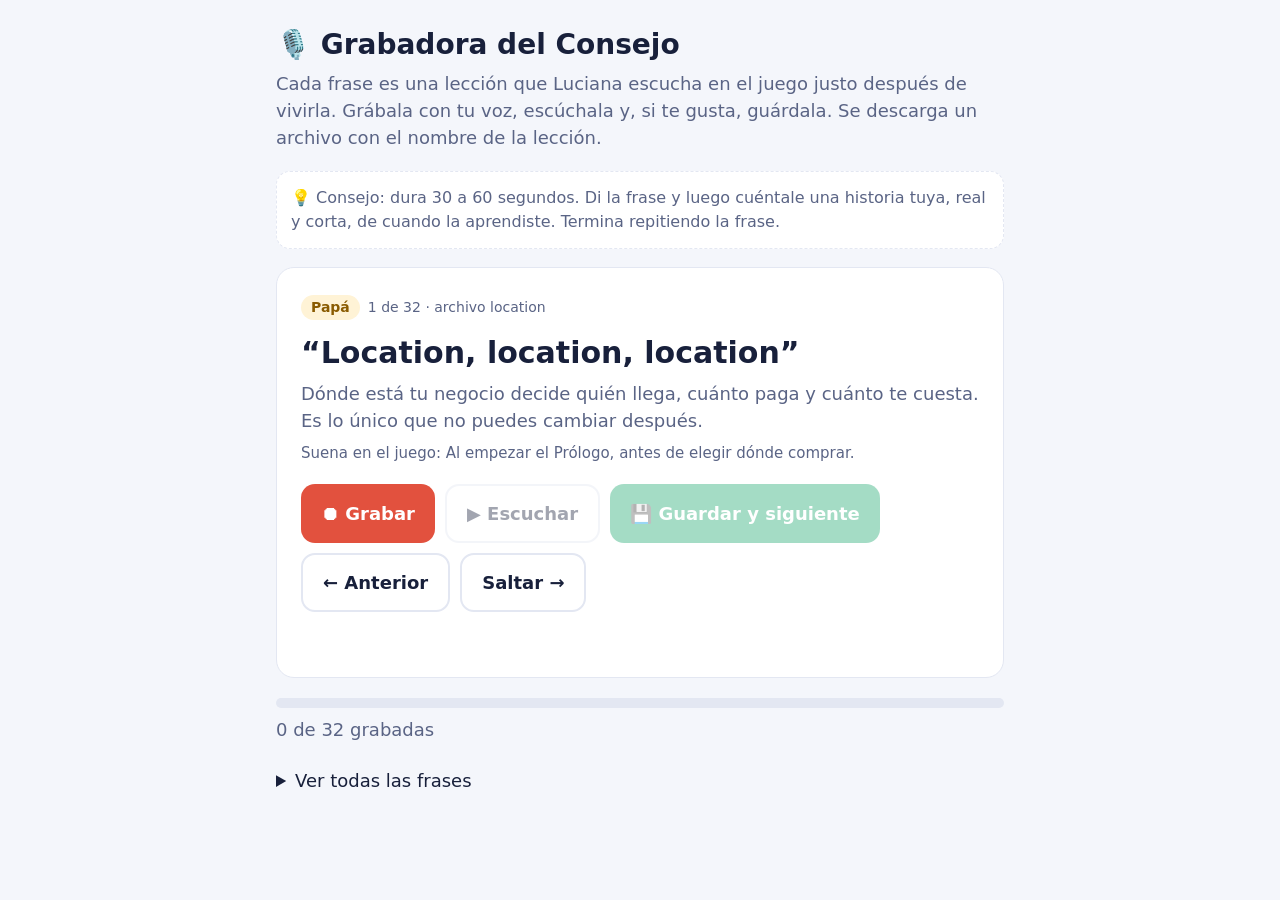
==== grabar.html @ 9446256b "La Directora v1: prólogo, capítulo 1, junta de Consejo, lecciones e insignias Co-Authored-By: Claude" ====
<!doctype html>
<html lang="es">
<head>
<meta charset="utf-8">
<meta name="viewport" content="width=device-width, initial-scale=1">
<title>Grabadora del Consejo</title>
<style>
  :root { --bg: #F4F6FB; --ink: #18203B; --muted: #5A6485; --card: #fff; --line: #E3E7F2; --coral: #FF6B57; --green: #1FA971; --red: #E2513E; }
  @media (prefers-color-scheme: dark) { :root:not([data-theme="light"]) { --bg: #141B33; --ink: #F1F3FA; --muted: #A9B3D6; --card: #1E2747; --line: #2A3560; } }
  :root[data-theme="dark"] { --bg: #141B33; --ink: #F1F3FA; --muted: #A9B3D6; --card: #1E2747; --line: #2A3560; }
  * { box-sizing: border-box; }
  body { margin: 0; background: var(--bg); color: var(--ink); font: 18px/1.5 -apple-system, system-ui, sans-serif; }
  main { max-width: 760px; margin: 0 auto; padding: 24px 16px 64px; }
  h1 { margin: 0 0 4px; font-size: 28px; }
  .sub { color: var(--muted); margin: 0 0 20px; }
  .card { background: var(--card); border: 1px solid var(--line); border-radius: 18px; padding: 24px; }
  .who { display: inline-block; font-size: 14px; font-weight: 700; padding: 2px 10px; border-radius: 99px; background: #FFF3D6; color: #8A5B00; }
  .num { color: var(--muted); font-size: 14px; margin-left: 8px; }
  .phrase { font-size: 30px; font-weight: 800; line-height: 1.25; margin: 14px 0 8px; }
  .meaning { color: var(--muted); margin: 0 0 8px; }
  .when { color: var(--muted); font-size: 15px; margin: 0 0 20px; }
  .row { display: flex; flex-wrap: wrap; gap: 10px; }
  button { font: inherit; font-weight: 700; border: 0; border-radius: 14px; padding: 14px 20px; cursor: pointer; color: #fff; background: var(--coral); min-height: 56px; }
  button.secondary { background: transparent; color: var(--ink); border: 2px solid var(--line); }
  button.rec { background: var(--red); }
  button.save { background: var(--green); }
  button:disabled { opacity: .4; cursor: default; }
  .status { margin-top: 14px; color: var(--muted); min-height: 1.5em; }
  .bar { height: 10px; background: var(--line); border-radius: 99px; overflow: hidden; margin: 20px 0 8px; }
  .bar div { height: 100%; background: var(--green); width: 0; }
  .tip { background: var(--card); border: 1px dashed var(--line); border-radius: 14px; padding: 14px; color: var(--muted); font-size: 16px; margin-bottom: 18px; }
  details { margin-top: 24px; }
  ol { padding-left: 24px; }
  li.done { color: var(--muted); text-decoration: line-through; }
  li { cursor: pointer; }
</style>
</head>
<body>
<main>
  <h1 id="title">🎙️ Grabadora del Consejo</h1>
  <p class="sub">Cada frase es una lección que Luciana escucha en el juego justo después de vivirla. Grábala con tu voz, escúchala y, si te gusta, guárdala. Se descarga un archivo con el nombre de la lección.</p>
  <div class="tip">💡 Consejo: dura 30 a 60 segundos. Di la frase y luego cuéntale una historia tuya, real y corta, de cuando la aprendiste. Termina repitiendo la frase.</div>

  <div class="card">
    <span id="who" class="who"></span><span id="num" class="num"></span>
    <div id="phrase" class="phrase"></div>
    <p id="meaning" class="meaning"></p>
    <p id="when" class="when"></p>
    <div class="row">
      <button id="rec" class="rec">⏺ Grabar</button>
      <button id="play" class="secondary" disabled>▶ Escuchar</button>
      <button id="save" class="save" disabled>💾 Guardar y siguiente</button>
    </div>
    <div class="row" style="margin-top:10px">
      <button id="prev" class="secondary">← Anterior</button>
      <button id="skip" class="secondary">Saltar →</button>
    </div>
    <div id="status" class="status"></div>
  </div>

  <div class="bar"><div id="bar"></div></div>
  <div id="count" class="sub"></div>

  <details>
    <summary>Ver todas las frases</summary>
    <ol id="list"></ol>
  </details>
</main>

<script type="module">
import { LESSONS } from './js/data/lessons.js';
import { BOARD } from './js/data/world.js';

// ?quien=papa | alma | marcela muestra solo las lecciones de esa persona.
const QUIEN = (new URLSearchParams(location.search).get('quien') || '').toLowerCase();
const F = LESSONS.filter((l) => !BOARD[QUIEN] || l.by === QUIEN);
const KEY = 'grabadora.directora.hechas';
let done = {};
try { done = JSON.parse(localStorage.getItem(KEY)) || {}; } catch (e) {}
const saveDone = () => { try { localStorage.setItem(KEY, JSON.stringify(done)); } catch (e) {} };

let i = Math.max(0, F.findIndex((f) => !done[f.id]));
let recorder = null, chunks = [], blob = null, stream = null;
const $ = (id) => document.getElementById(id);
// Safari graba en .m4a (se oye en todos lados); Chrome en .webm.
const MIME = ['audio/mp4', 'audio/webm;codecs=opus', 'audio/webm'].find((m) => window.MediaRecorder && MediaRecorder.isTypeSupported(m)) || '';
const EXT = MIME.includes('mp4') ? 'm4a' : 'webm';

if (BOARD[QUIEN]) $('title').textContent = `🎙️ Grabadora de ${BOARD[QUIEN].name}`;

function show() {
  const f = F[i];
  const n = F.filter((x) => done[x.id]).length;
  $('bar').style.width = (100 * n) / F.length + '%';
  $('count').textContent = `${n} de ${F.length} grabadas`;
  $('list').innerHTML = F.map((x, k) => `<li data-k="${k}" class="${done[x.id] ? 'done' : ''}">${BOARD[x.by].name} · “${x.phrase}”</li>`).join('');
  if (!f) { $('phrase').textContent = '¡Terminaste todas! Gracias. Mándale los archivos a Sergio. 💛'; $('meaning').textContent = ''; $('when').textContent = ''; $('rec').disabled = true; return; }
  $('who').textContent = BOARD[f.by].name;
  $('num').textContent = `${i + 1} de ${F.length} · archivo ${f.id}`;
  $('phrase').textContent = `“${f.phrase}”`;
  $('meaning').textContent = f.meaning;
  $('when').textContent = `Suena en el juego: ${f.when}`;
  $('status').textContent = '';
  blob = null;
  $('play').disabled = $('save').disabled = true;
  $('rec').disabled = false;
}

$('rec').onclick = async () => {
  if (recorder && recorder.state === 'recording') { recorder.stop(); return; }
  if (!navigator.mediaDevices || !window.MediaRecorder) {
    $('status').textContent = 'Esta página no puede usar el micrófono aquí. Ábrela desde la dirección https del juego (GitHub).';
    return;
  }
  try {
    stream = await navigator.mediaDevices.getUserMedia({ audio: { echoCancellation: true, noiseSuppression: true } });
    chunks = [];
    recorder = new MediaRecorder(stream, MIME ? { mimeType: MIME } : undefined);
  } catch (e) { $('status').textContent = 'No se pudo usar el micrófono. Revisa el permiso del navegador.'; return; }
  recorder.ondataavailable = (e) => chunks.push(e.data);
  recorder.onstop = () => {
    stream.getTracks().forEach((t) => t.stop());
    blob = new Blob(chunks, { type: recorder.mimeType });
    $('rec').textContent = '⏺ Grabar otra vez';
    $('play').disabled = $('save').disabled = false;
    $('status').textContent = 'Escúchala. Si te gusta, guárdala.';
  };
  recorder.start();
  $('rec').textContent = '⏹ Parar';
  $('status').textContent = 'Grabando… di la frase y tu historia, luego toca Parar.';
};
$('play').onclick = () => { if (blob) new Audio(URL.createObjectURL(blob)).play(); };
$('save').onclick = () => {
  const f = F[i];
  const a = document.createElement('a');
  a.href = URL.createObjectURL(blob);
  a.download = `${f.id}.${EXT}`;
  a.click();
  done[f.id] = true; saveDone();
  $('rec').textContent = '⏺ Grabar';
  i++;
  show();
};
$('skip').onclick = () => { i = Math.min(F.length, i + 1); $('rec').textContent = '⏺ Grabar'; show(); };
$('prev').onclick = () => { i = Math.max(0, i - 1); $('rec').textContent = '⏺ Grabar'; show(); };
$('list').onclick = (e) => { const li = e.target.closest('li'); if (li) { i = +li.dataset.k; show(); scrollTo(0, 0); } };
show();
</script>
</body>
</html>
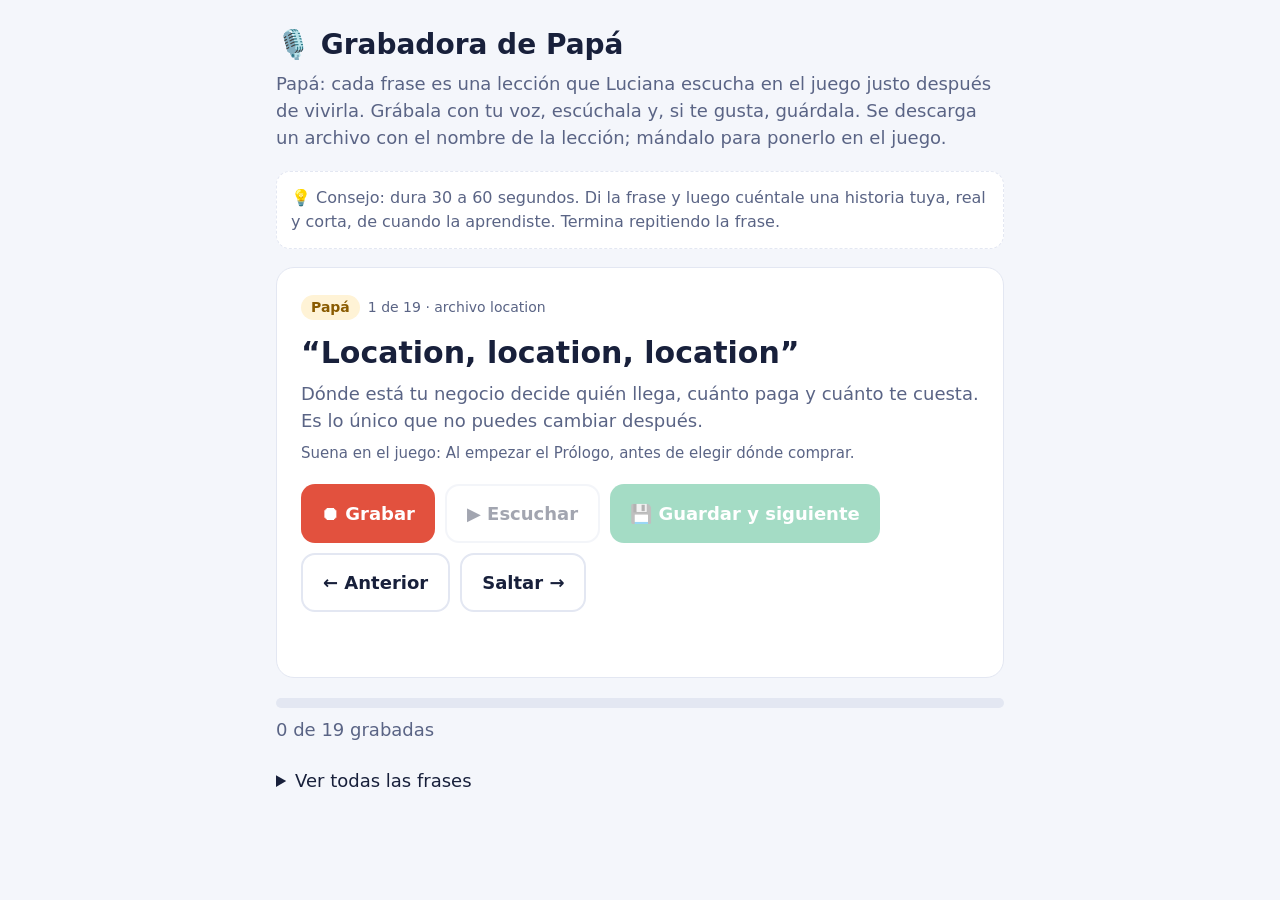
==== commit cf56e85b: "Capítulos 2 a 8 y Año 2: equipo, ventas, servicio, restaurante, mantenimiento, competencia y gran ap" ====
--- a/grabar.html
+++ b/grabar.html
@@ -38,7 +38,7 @@
 <body>
 <main>
   <h1 id="title">🎙️ Grabadora del Consejo</h1>
-  <p class="sub">Cada frase es una lección que Luciana escucha en el juego justo después de vivirla. Grábala con tu voz, escúchala y, si te gusta, guárdala. Se descarga un archivo con el nombre de la lección.</p>
+  <p class="sub">Papá: cada frase es una lección que Luciana escucha en el juego justo después de vivirla. Grábala con tu voz, escúchala y, si te gusta, guárdala. Se descarga un archivo con el nombre de la lección; mándalo para ponerlo en el juego.</p>
   <div class="tip">💡 Consejo: dura 30 a 60 segundos. Di la frase y luego cuéntale una historia tuya, real y corta, de cuando la aprendiste. Termina repitiendo la frase.</div>
 
   <div class="card">
@@ -71,8 +71,8 @@
 import { LESSONS } from './js/data/lessons.js';
 import { BOARD } from './js/data/world.js';
 
-// ?quien=papa | alma | marcela muestra solo las lecciones de esa persona.
-const QUIEN = (new URLSearchParams(location.search).get('quien') || '').toLowerCase();
+// Solo Papá graba: las lecciones de Alma y Marcela se leen en pantalla.
+const QUIEN = (new URLSearchParams(location.search).get('quien') || 'papa').toLowerCase();
 const F = LESSONS.filter((l) => !BOARD[QUIEN] || l.by === QUIEN);
 const KEY = 'grabadora.directora.hechas';
 let done = {};
@@ -94,7 +94,7 @@
   $('bar').style.width = (100 * n) / F.length + '%';
   $('count').textContent = `${n} de ${F.length} grabadas`;
   $('list').innerHTML = F.map((x, k) => `<li data-k="${k}" class="${done[x.id] ? 'done' : ''}">${BOARD[x.by].name} · “${x.phrase}”</li>`).join('');
-  if (!f) { $('phrase').textContent = '¡Terminaste todas! Gracias. Mándale los archivos a Sergio. 💛'; $('meaning').textContent = ''; $('when').textContent = ''; $('rec').disabled = true; return; }
+  if (!f) { $('phrase').textContent = '¡Terminaste todas! Gracias. Junta los archivos descargados para ponerlos en el juego. 💛'; $('meaning').textContent = ''; $('when').textContent = ''; $('rec').disabled = true; return; }
   $('who').textContent = BOARD[f.by].name;
   $('num').textContent = `${i + 1} de ${F.length} · archivo ${f.id}`;
   $('phrase').textContent = `“${f.phrase}”`;
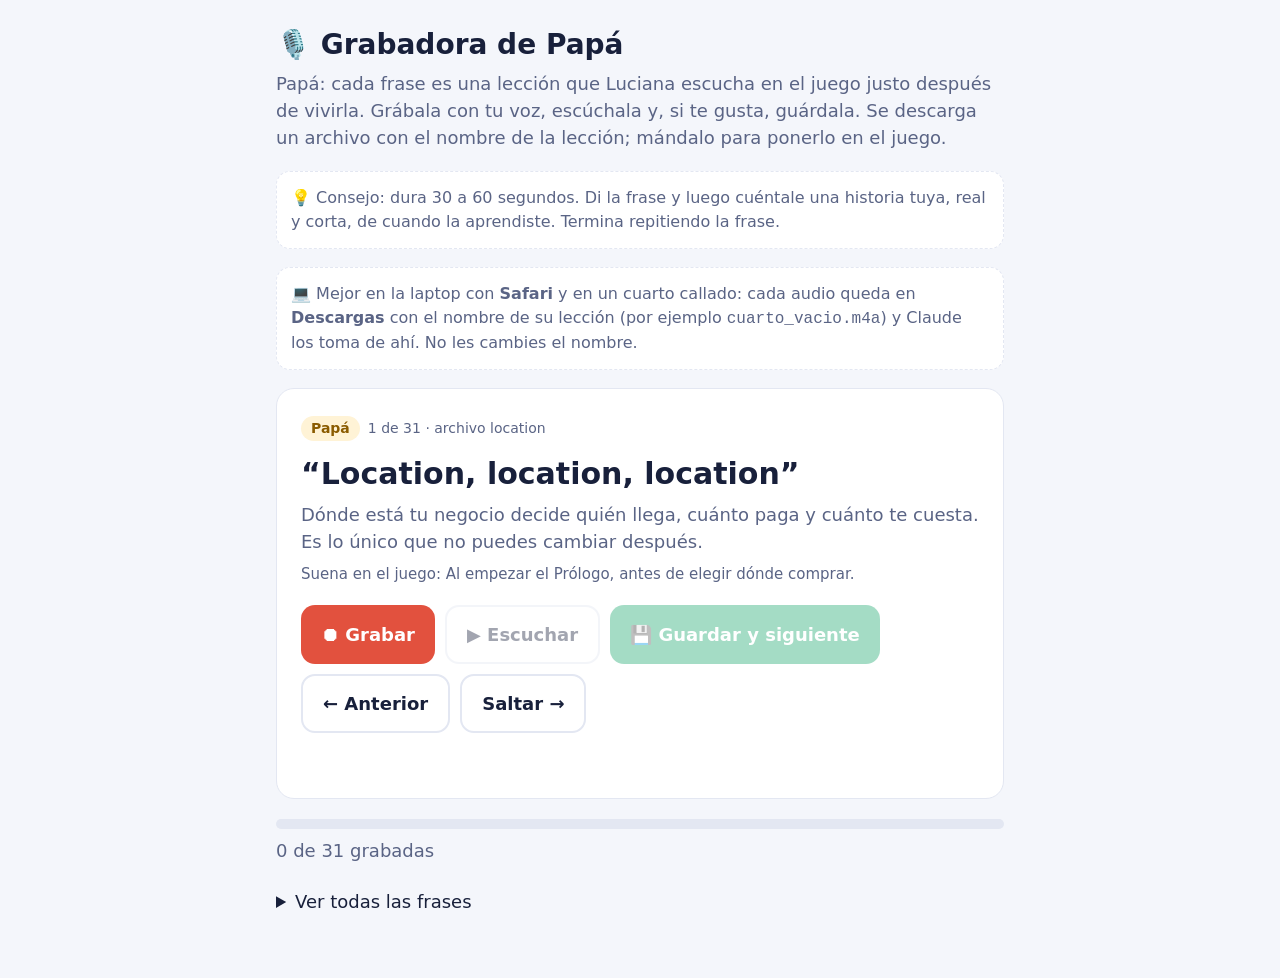
==== commit b63402cf: "Grabadora: recomendar Safari en la laptop y avisar si el navegador graba en webm Co-Authored-By: Cla" ====
--- a/grabar.html
+++ b/grabar.html
@@ -40,6 +40,8 @@
   <h1 id="title">🎙️ Grabadora del Consejo</h1>
   <p class="sub">Papá: cada frase es una lección que Luciana escucha en el juego justo después de vivirla. Grábala con tu voz, escúchala y, si te gusta, guárdala. Se descarga un archivo con el nombre de la lección; mándalo para ponerlo en el juego.</p>
   <div class="tip">💡 Consejo: dura 30 a 60 segundos. Di la frase y luego cuéntale una historia tuya, real y corta, de cuando la aprendiste. Termina repitiendo la frase.</div>
+  <div class="tip">💻 Mejor en la laptop con <b>Safari</b> y en un cuarto callado: cada audio queda en <b>Descargas</b> con el nombre de su lección (por ejemplo <code>cuarto_vacio.m4a</code>) y Claude los toma de ahí. No les cambies el nombre.</div>
+  <div id="wrong" class="tip" style="display:none;border-color:var(--red);color:var(--ink)">⚠️ Este navegador graba en un formato que el iPhone no reproduce. Abre esta página en <b>Safari</b>.</div>
 
   <div class="card">
     <span id="who" class="who"></span><span id="num" class="num"></span>
@@ -86,6 +88,7 @@
 const MIME = ['audio/mp4', 'audio/webm;codecs=opus', 'audio/webm'].find((m) => window.MediaRecorder && MediaRecorder.isTypeSupported(m)) || '';
 const EXT = MIME.includes('mp4') ? 'm4a' : 'webm';
 
+if (EXT === 'webm') $('wrong').style.display = 'block';
 if (BOARD[QUIEN]) $('title').textContent = `🎙️ Grabadora de ${BOARD[QUIEN].name}`;
 
 function show() {
@@ -94,7 +97,7 @@
   $('bar').style.width = (100 * n) / F.length + '%';
   $('count').textContent = `${n} de ${F.length} grabadas`;
   $('list').innerHTML = F.map((x, k) => `<li data-k="${k}" class="${done[x.id] ? 'done' : ''}">${BOARD[x.by].name} · “${x.phrase}”</li>`).join('');
-  if (!f) { $('phrase').textContent = '¡Terminaste todas! Gracias. Junta los archivos descargados para ponerlos en el juego. 💛'; $('meaning').textContent = ''; $('when').textContent = ''; $('rec').disabled = true; return; }
+  if (!f) { $('phrase').textContent = '¡Terminaste todas! Gracias. Avísale a Claude: los audios están en tu carpeta Descargas. 💛'; $('meaning').textContent = ''; $('when').textContent = ''; $('rec').disabled = true; return; }
   $('who').textContent = BOARD[f.by].name;
   $('num').textContent = `${i + 1} de ${F.length} · archivo ${f.id}`;
   $('phrase').textContent = `“${f.phrase}”`;
